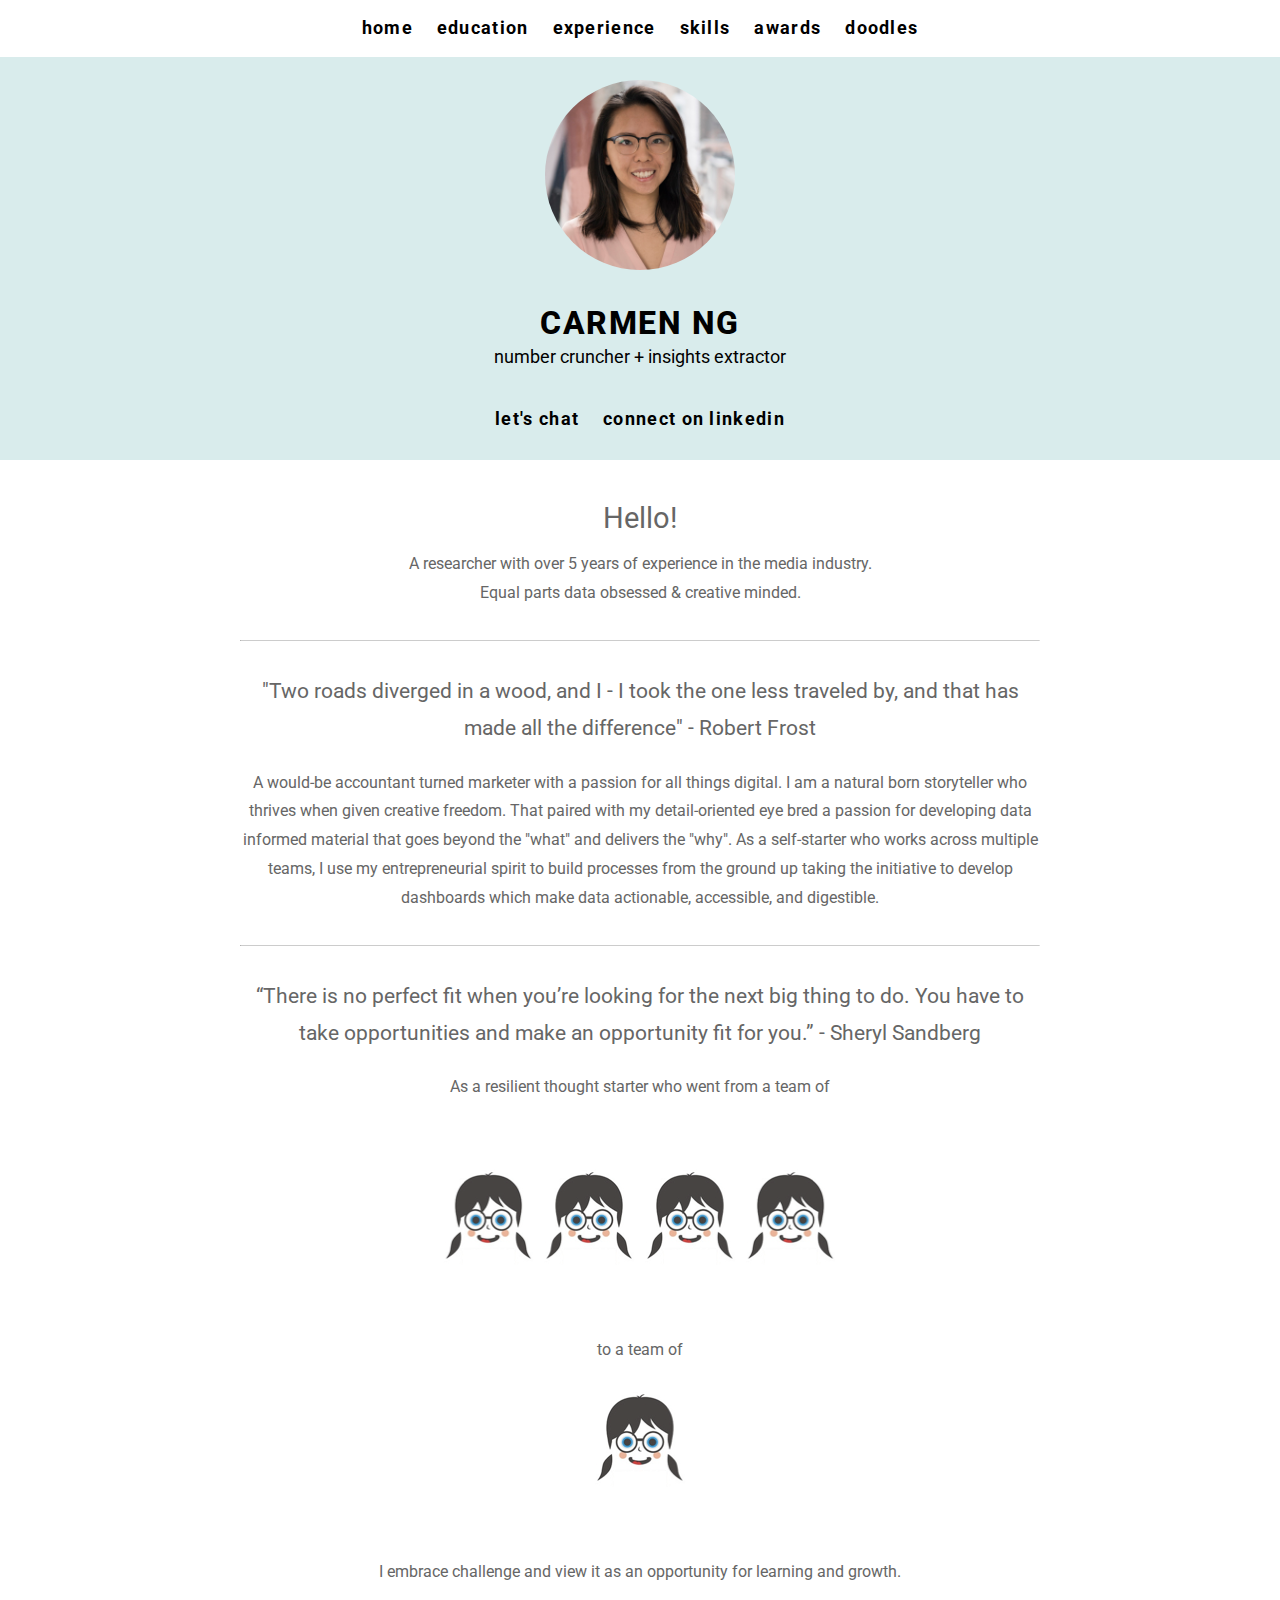
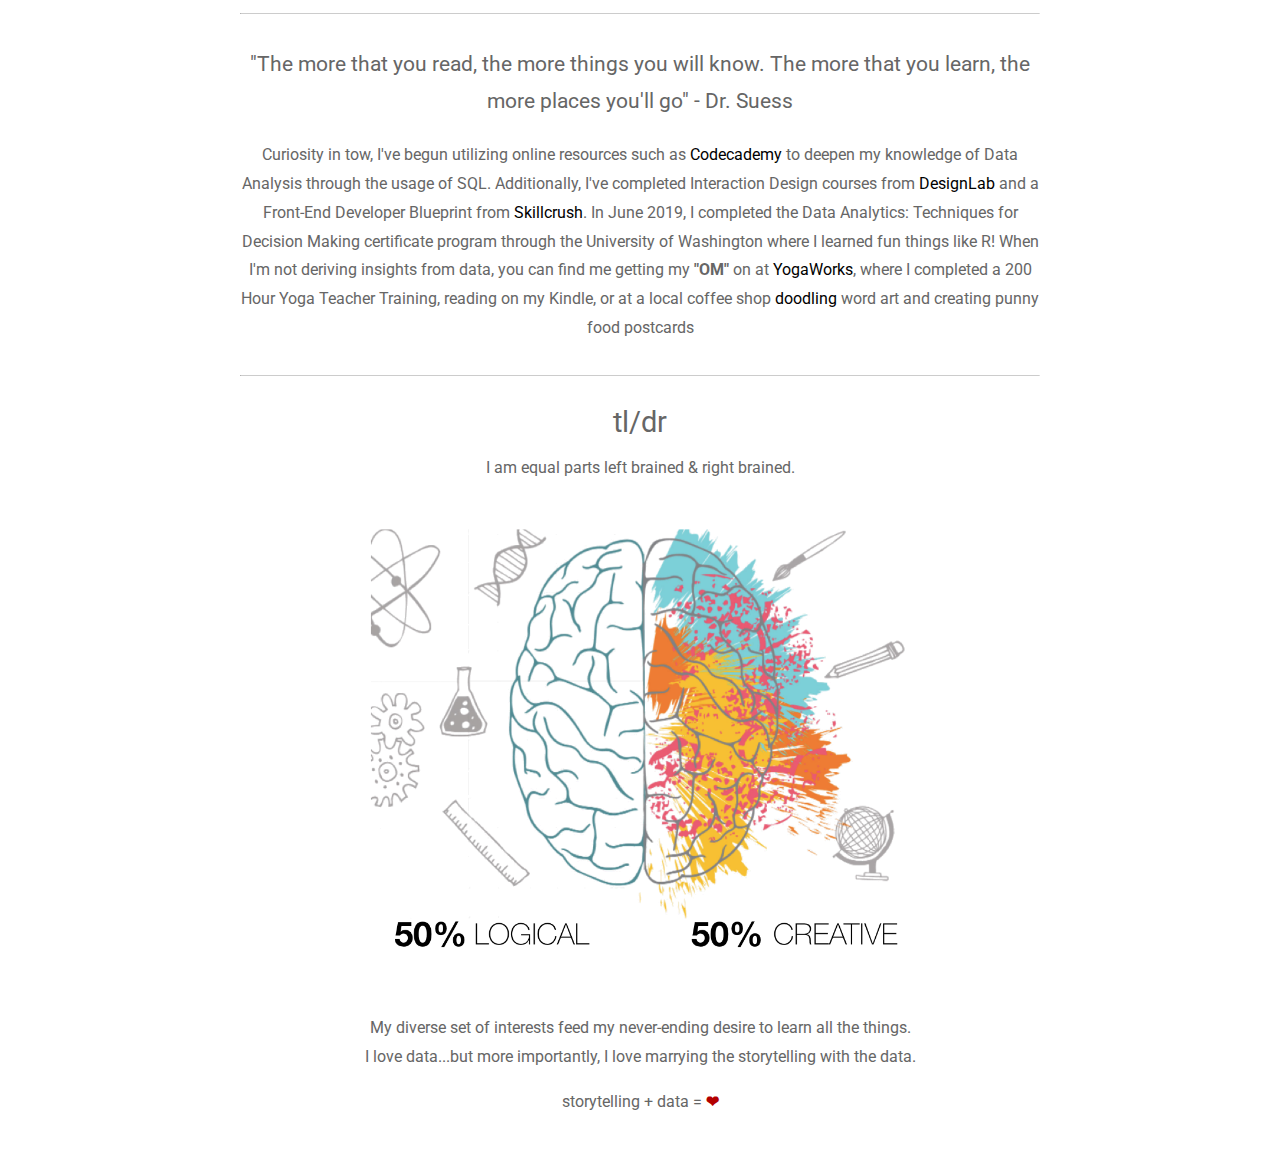
==== resume/index.html @ 768c56e3 "Update index.html" ====
<!DOCTYPE html>
<html lang="en">
<head>
	<meta charset="utf-8" />
	<title>Carmen Ng</title>
	<meta name="viewport" content="width=device-width, initial-scale=1.0"/>
	<!--Custom fonts. To improve load times, remove this and update the h1 styling in style.css--> 
	<link href="https://fonts.googleapis.com/css?family=Roboto:300,700" rel="stylesheet">
	<!-- stylesheets -->
	<link rel="stylesheet" href="style.css" type="text/css" />
	<!-- favicon -->
	<link rel="shortcut icon" href="img/favicon.ico">
</head>

<body>
    <header>
        <div>
			<ul class="navbar-home">
				<li><a href="index.html">Home</a></li>
				<li><a href="education.html">Education</a></li>
				<li><a href="experience.html">Experience</a></li>
				<li><a href="skills.html">Skills</a></li>
				<li><a href="awards.html">Awards</a></li>
				<li><a href="doodles.html">Doodles</a></li>
			</ul>
        </div>
    </header>
    
<!--Header box-->
    <div class="header">
		<img class="img-circle" src="img/portrait.jpg">
		  <h1>Carmen Ng</h1>
		  <p>number cruncher + insights extractor</p>
		<ul class="contact-me">
			<li><a href="mailto:ng.carmen23@gmail.com">Let's chat</a></li>
			<li><a href="https://www.linkedin.com/in/carmenng1">Connect on LinkedIn</a></li>
		</ul>
    </div>
		<!-- Introduction-->
		
    <div class="container">
    <section class="center">
		<h1>Hello!</h1>
		<p>A researcher with over 5 years of experience in the media industry. <br>Equal parts data obsessed &amp; creative minded.</p>
        <hr>
        <p class="quote">"Two roads diverged in a wood, and I - I took the one less traveled by, and that has made all the difference" - Robert Frost</p>
			
        <p>A would-be accountant turned marketer with a passion for all things digital. I am a natural born storyteller who  thrives when given creative freedom. That paired with my detail-oriented eye bred a passion for developing data informed material that goes beyond the "what" and delivers the "why". As a self-starter who works across multiple teams, I use my entrepreneurial spirit to build processes from the ground up taking the initiative to develop dashboards which make data actionable, accessible, and digestible. </p>
        <hr>
        <p class="quote">“There is no perfect fit when you’re looking for the next big thing to do. You have to take opportunities and make an opportunity fit for you.” - Sheryl Sandberg</p>
	
        <p> As a resilient thought starter who went from a team of</p><br><p><img class="girls" src="img/four.png"></p><br> <!--<span class="word">FOUR</span>!--> to a team of <br><p><img class="girls" src="img/one.png"></p><br><!--<span class="word">ONE</span>!--> I embrace challenge and view it as an opportunity for learning and growth.</p>
        <hr>
        <p class="quote">"The more that you read, the more things you will know. The more that you learn, the more places you'll go" - Dr. Suess</p>
				
        <p>Curiosity in tow, I've begun utilizing online resources such as <a href="http://www.codecademy.com">Codecademy</a> to deepen my knowledge of Data Analysis through the usage of SQL. Additionally, I've completed Interaction Design courses from<a href="http://www.trydesignlab.com"> DesignLab</a> and a Front-End Developer Blueprint from<a href="http://www.skillcrush.com"> Skillcrush</a>. In June 2019, I completed the Data Analytics: Techniques for Decision Making certificate program through the University of Washington where I learned fun things like R! When I'm not deriving insights from data, you can find me getting my <span class="word">"OM"</span> on at <a href="http://www.yogaworks.com">YogaWorks</a>, where I completed a 200 Hour Yoga Teacher Training, reading on my Kindle, or at a local coffee shop <a href="https://ngcarmen.github.io/resume/doodles.html"> doodling</a> word art and creating punny food postcards</p>
        <hr>
        <h1>tl/dr</h1>
        <p>I am equal parts left brained &amp; right brained.</p>
        <p><img class="image" src=img/brain.png></p>
        <p>My diverse set of interests feed my never-ending desire to learn all the things. <br> I love data...but more importantly, I love marrying the storytelling with the data. <br> <p>storytelling + data = <span class="emoji">❤</span> </p>
        <br>
    </section>
	</div>
</body>
</html>
---- resume/style.css ----
*, *:before, *:after {
  -moz-box-sizing: border-box; -webkit-box-sizing: border-box; box-sizing: border-box;
}
 
body {
  font-family: 'Roboto', sans-serif;
  margin: 0em;
  background-color: #fff;
  color: #666;
}

h1, h2, h3, h4 {
  font-family: 'Roboto', sans-serif;
  font-weight: 400;
}

a {
  color: #3d6dbe;
  text-decoration: none;
}

a:focus,
a:hover {
  color: #828282;
}

p {
  font-family: 'Roboto', sans-serif;
  font-size: 1rem;
  line-height: 1.8;
  margin-top: 0em;
}

img {
  max-width: 100%;
  padding: 30px 30px 30px 30px;
}

hr {
  border-top: 1px solid #ccc;
  border-bottom: none;
  margin-top: 2em;
  margin-bottom: 2em;
}

span.word{
  font-weight: 700;
}

span.emoji{
  color: #B30000;
  font-weight: 700;}

.header {
  background-color: #D9ECEC;
  background-repeat: no-repeat;
  background-position: center center;
  -webkit-background-size: cover;
  -moz-background-size: cover;
  -o-background-size: cover;
  background-size: cover;
  text-align: center;
  height: 515px;
  padding-top: 115px;
}

.header h1 {
  color: black;
  font-size: 2rem;
  margin: 0;
  letter-spacing: 1.5px;
  opacity: 10;
  /*top: 370px;*/
  font-weight: 800;
  font-family: 'Roboto', sans-serif;
  text-transform: uppercase;
}

.header p {
  color: black;
  font-size: 1.1rem;
  opacity: 10;
  /*top: 360px;*/
  font-family: 'Roboto', sans-serif;
  text-align: center;
}

section h1 {
  font-size: 1.8rem;
  line-height: 1em;
  margin-bottom: .6em;
}

section ul li{
  font-size: 1rem;
  margin-left: -10px;
  line-height: 1.8;
}

.center {
  text-align: center;
}

.container{
  max-width: 50em;
  max-height: 100vh;
  width:92%;
  margin-right: auto;
  margin-left: auto;
  padding-top: 25px;
  padding-bottom: 20px;
}

.row {
  clear: both;
  margin-right: -1%;
  margin-left:  -1%;
  height: 50%;
}

.row:before,
.row:after {
    content: " "; /* 1 */
    display: table; /* 2 */
}

.row:after {
    clear: both;
}

/**
 * For IE 6/7 only
 */
.row {
  *zoom: 1;
}


.grid-2,
.grid-4{
  float: left;
  width:100%;
  padding: 0% 1%;
  margin-left: auto;
  margin-right: auto; 
}

.grid-4{
  padding-right: 5%;
}

/* Experience */
.experience [class*="row"] {
  border-bottom: dotted 1px #ccc;
  padding-top: 25px;
  padding-bottom: 1.5em;
}

.experience h2 {
  margin-bottom: 0;
}

.experience h2, .experience p {
  text-align: center;
}

.experience [class*="row"]:last-of-type {
  border: none;
}

.experience [class*="grid-2"]{
  padding-left: 5%;
  padding-right: 2%;
}

.experience [class*="grid-4"]{
  padding-left: 7%;
  padding-right: 7%;
}

.experience {
  font-family: 'Roboto', sans-serif;
  line-height: 2.0;
  margin-bottom: 0;
  margin: 0 auto;
}

.education, .certifications, .inkling, .awards, .skills{
  font-family: 'Roboto', sans-serif;
  line-height: 1.5;
  margin-bottom: 0;
  text-align: center;
  margin: 0 auto;
}

.education, .skills{
  padding-top: 55px;
}

.inkling{
   padding-top:  80px;
}

.navbar{
  background: #D9ECEC;
  text-align: center;
  margin: auto;
  width: 100%;
  position: fixed;
  padding: 10px;
}

.navbar li{
  display: inline;
  padding: 0px 10px 0px 10px;
  margin: auto;
  font-weight: bold;
  font-size: 18px;
  font-family: 'Roboto', sans-serif;
  color: black;
  line-height: 2;
  letter-spacing: 1.3px;
  text-transform: lowercase;
}

a{
  color:black;
}

.img-circle {
  border-radius: 50%;
  width: 250px;
  height: 250px;
}

.quote{
  font-style: bold;
  font-size: 1.3rem;
}

.navbar-home{
  background: white;
  text-align: center;
  margin: auto;
  width: 100%;
  padding: 10px;
  position: fixed;
  border-bottom: 1px solid white;
}

.navbar-home li{
  display: inline;
  padding: 0px 10px 0px 10px;
  margin: auto;
  font-weight: bold;
  font-size: 18px;
  font-family: 'Roboto', sans-serif;
  color: black;
  line-height: 2;
  letter-spacing: 1.3px;
  text-transform: lowercase;
}

.logo-icons{
  background: white;
  text-align: center;
  margin: auto;
  width: 100%;
  padding: 10px;
}

.logo-icons li{
  display: inline;
  margin: auto;
}

.logo-icons img{
  height: 45%;
  width:45%;
  display:inline;
  padding-left: 50px;
  padding-right: 50px;
}

.contact-me{
  background: #D9ECEC;
  text-align: center;
  margin: auto;
  width: 100%;
  padding: 10px;
}

.contact-me li{
  display: inline;
  padding: 0px 10px 0px 10px;
  margin: auto;
  font-weight: bold;
  font-size: 18px;
  font-family: 'Roboto', sans-serif;
  color: black;
  line-height: 2;
  letter-spacing: 1.3px;
  text-transform: lowercase;
}

.column {
    flex: 100%;
    max-width: 100%;
    vertical-align: middle;
  }

.column img{
  margin-top: 8px;
  vertical-align: middle; 
  padding: 15px 15px 15px 15px;
}

.inkling h2, h3, h4{
  text-align: center;
  margin-left: 10%;
  margin-right: 10%;
}

.certifications h2, h3{
  text-align: center;
}

@media screen and (min-width: 40em) {
  .experience h2, .experience p {text-align: left;}
  .certifications .education, .experience, .contact, .awards {padding-top: 15px;}
  .column, .artgrid {padding-top: 15px;}
  .column{flex: 33%; max-width: 33%; padding: 0 4px;}
  .artgrid{display: flex; flex-wrap: wrap; padding: 0 4px; padding-top: 15px;}
  .experience {width: 80%;}
  .grid-2 { width: 33.3333333%;}
  .grid-4 { width: 66.6666666%;}
  .header {padding-top: 50px; height: 460px;}
  .image{height: 75%; width: 75%;}
  }
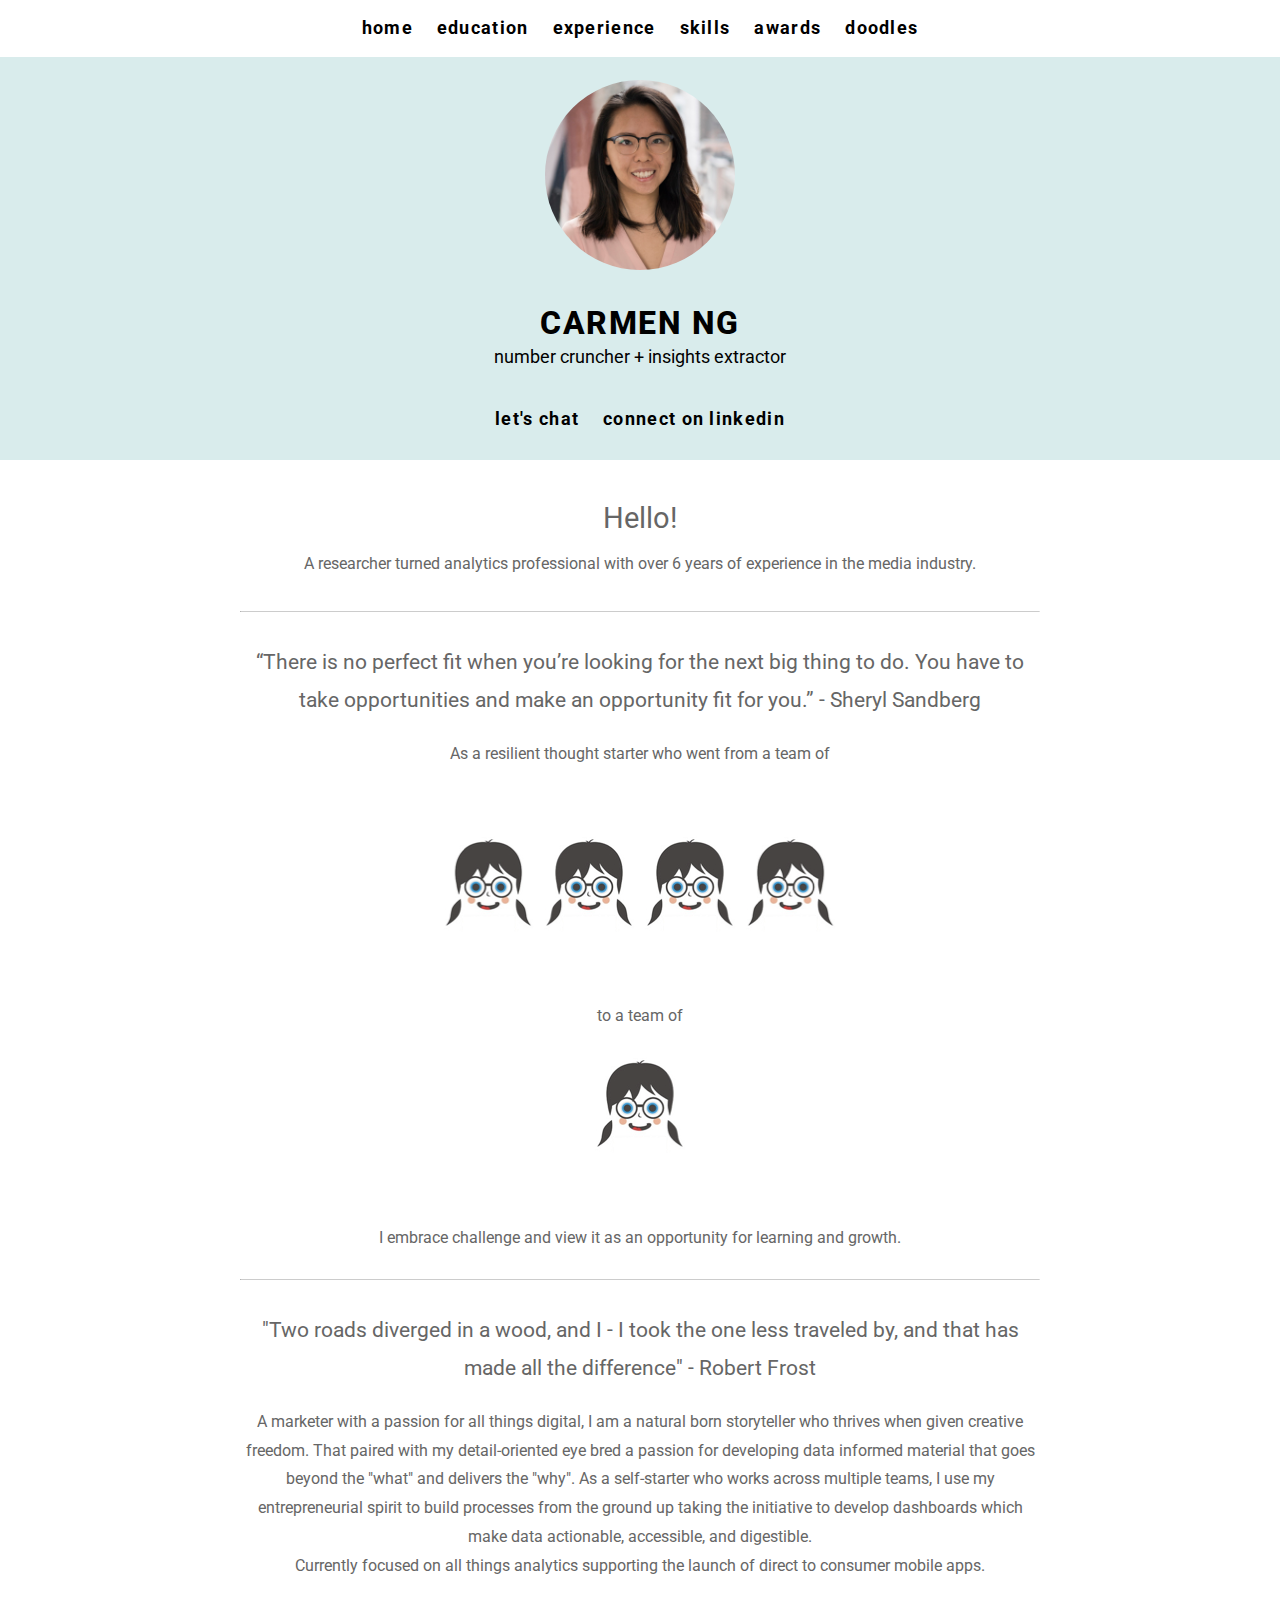
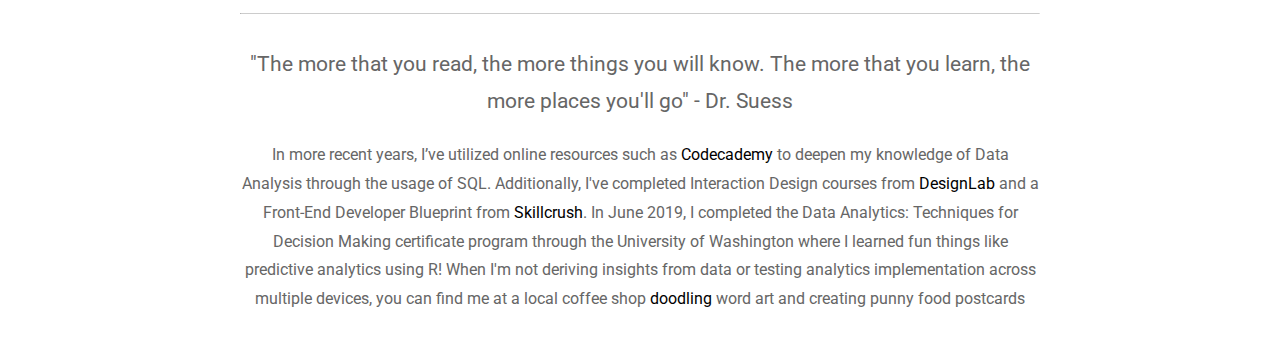
==== commit 98482825: "Update index.html" ====
--- a/resume/index.html
+++ b/resume/index.html
@@ -41,24 +41,18 @@
     <div class="container">
     <section class="center">
 		<h1>Hello!</h1>
-		<p>A researcher with over 5 years of experience in the media industry. <br>Equal parts data obsessed &amp; creative minded.</p>
-        <hr>
-        <p class="quote">"Two roads diverged in a wood, and I - I took the one less traveled by, and that has made all the difference" - Robert Frost</p>
-			
-        <p>A would-be accountant turned marketer with a passion for all things digital. I am a natural born storyteller who  thrives when given creative freedom. That paired with my detail-oriented eye bred a passion for developing data informed material that goes beyond the "what" and delivers the "why". As a self-starter who works across multiple teams, I use my entrepreneurial spirit to build processes from the ground up taking the initiative to develop dashboards which make data actionable, accessible, and digestible. </p>
-        <hr>
+		<p>A researcher turned analytics professional with over 6 years of experience in the media industry. </p>
+	<hr>
         <p class="quote">“There is no perfect fit when you’re looking for the next big thing to do. You have to take opportunities and make an opportunity fit for you.” - Sheryl Sandberg</p>
-	
         <p> As a resilient thought starter who went from a team of</p><br><p><img class="girls" src="img/four.png"></p><br> <!--<span class="word">FOUR</span>!--> to a team of <br><p><img class="girls" src="img/one.png"></p><br><!--<span class="word">ONE</span>!--> I embrace challenge and view it as an opportunity for learning and growth.</p>
         <hr>
+        <p class="quote">"Two roads diverged in a wood, and I - I took the one less traveled by, and that has made all the difference" - Robert Frost</p>		
+        <p>A marketer with a passion for all things digital, I am a natural born storyteller who thrives when given creative freedom. That paired with my detail-oriented eye bred a passion for developing data informed material that goes beyond the "what" and delivers the "why". As a self-starter who works across multiple teams, I use my entrepreneurial spirit to build processes from the ground up taking the initiative to develop dashboards which make data actionable, accessible, and digestible. <br>Currently focused on all things analytics supporting the launch of direct to consumer mobile apps. </p>
+        
+
+        <hr>
         <p class="quote">"The more that you read, the more things you will know. The more that you learn, the more places you'll go" - Dr. Suess</p>
-				
-        <p>Curiosity in tow, I've begun utilizing online resources such as <a href="http://www.codecademy.com">Codecademy</a> to deepen my knowledge of Data Analysis through the usage of SQL. Additionally, I've completed Interaction Design courses from<a href="http://www.trydesignlab.com"> DesignLab</a> and a Front-End Developer Blueprint from<a href="http://www.skillcrush.com"> Skillcrush</a>. In June 2019, I completed the Data Analytics: Techniques for Decision Making certificate program through the University of Washington where I learned fun things like R! When I'm not deriving insights from data, you can find me getting my <span class="word">"OM"</span> on at <a href="http://www.yogaworks.com">YogaWorks</a>, where I completed a 200 Hour Yoga Teacher Training, reading on my Kindle, or at a local coffee shop <a href="https://ngcarmen.github.io/resume/doodles.html"> doodling</a> word art and creating punny food postcards</p>
-        <hr>
-        <h1>tl/dr</h1>
-        <p>I am equal parts left brained &amp; right brained.</p>
-        <p><img class="image" src=img/brain.png></p>
-        <p>My diverse set of interests feed my never-ending desire to learn all the things. <br> I love data...but more importantly, I love marrying the storytelling with the data. <br> <p>storytelling + data = <span class="emoji">❤</span> </p>
+        <p>In more recent years, I’ve utilized online resources such as <a href="http://www.codecademy.com">Codecademy</a> to deepen my knowledge of Data Analysis through the usage of SQL. Additionally, I've completed Interaction Design courses from<a href="http://www.trydesignlab.com"> DesignLab</a> and a Front-End Developer Blueprint from<a href="http://www.skillcrush.com"> Skillcrush</a>. In June 2019, I completed the Data Analytics: Techniques for Decision Making certificate program through the University of Washington where I learned fun things like predictive analytics using R! When I'm not deriving insights from data or testing analytics implementation across multiple devices, you can find me at a local coffee shop <a href="https://ngcarmen.github.io/resume/doodles.html"> doodling</a> word art and creating punny food postcards</p>
         <br>
     </section>
 	</div>
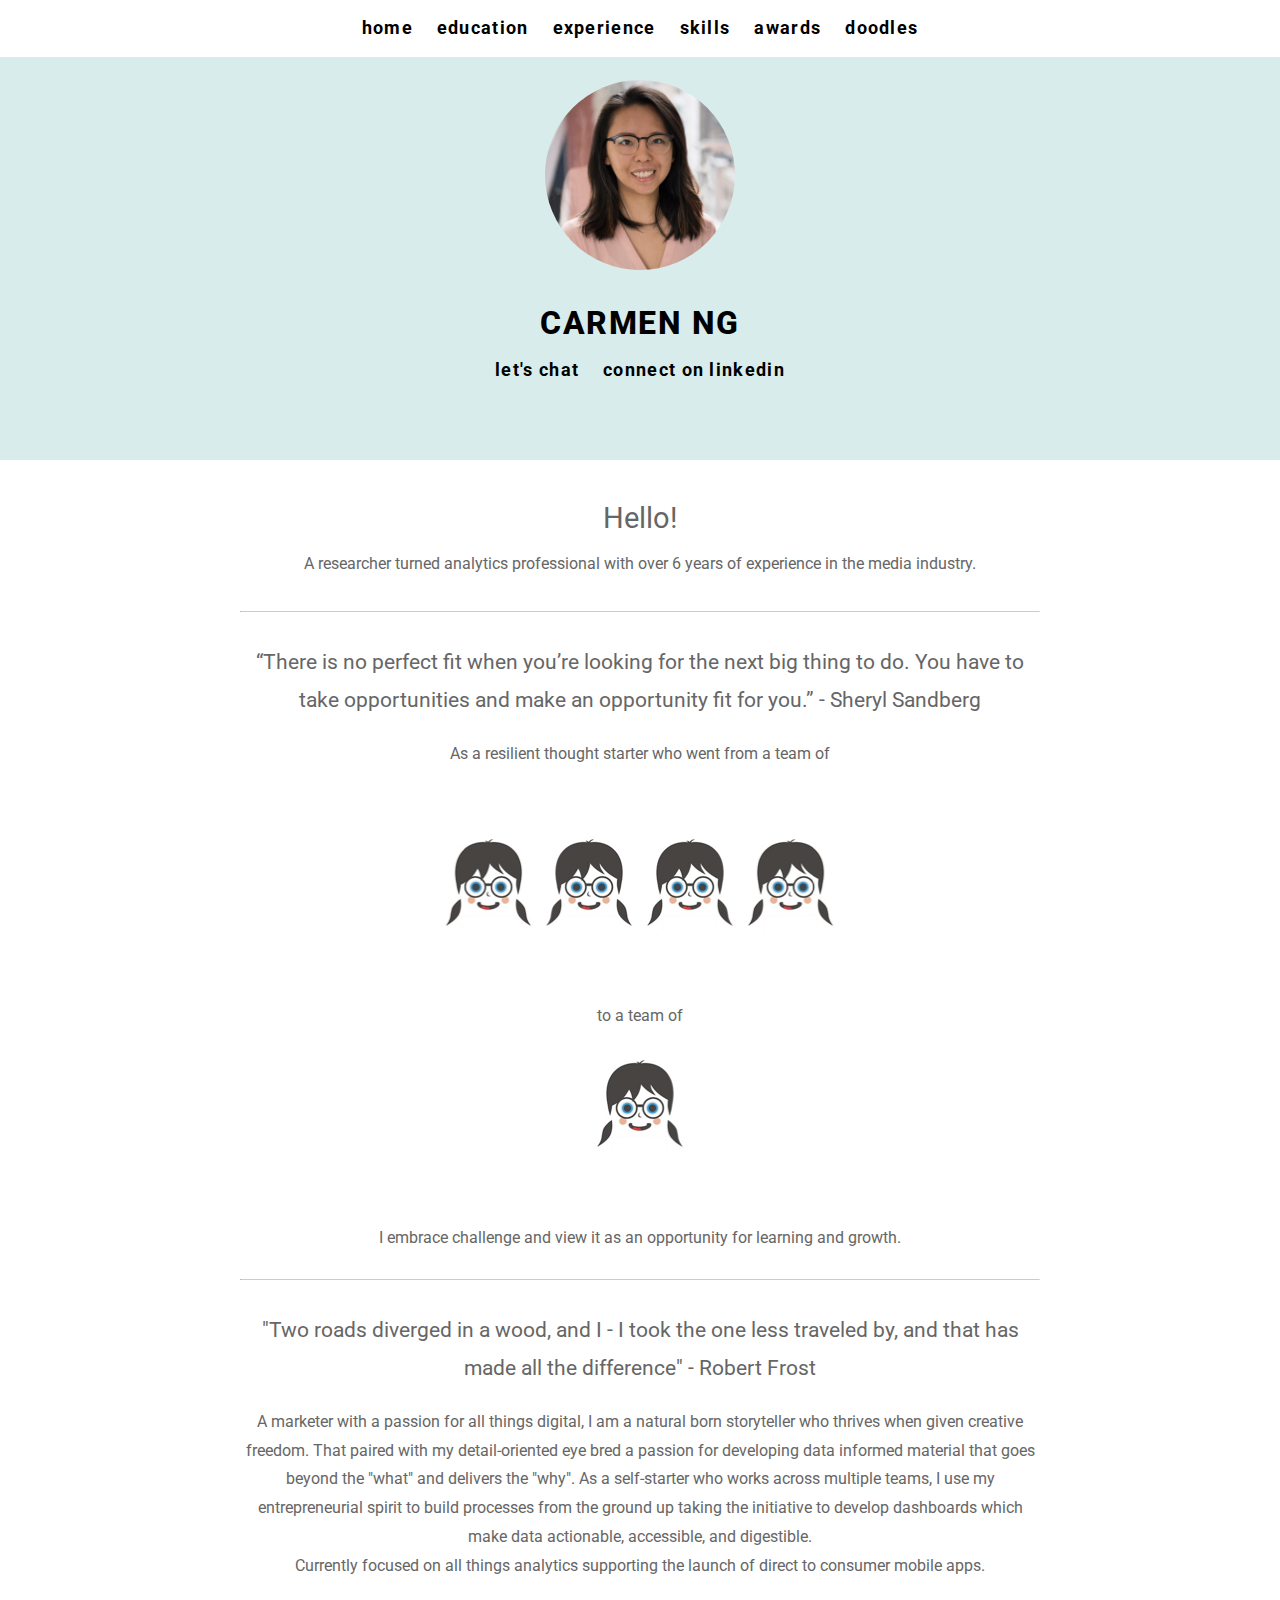
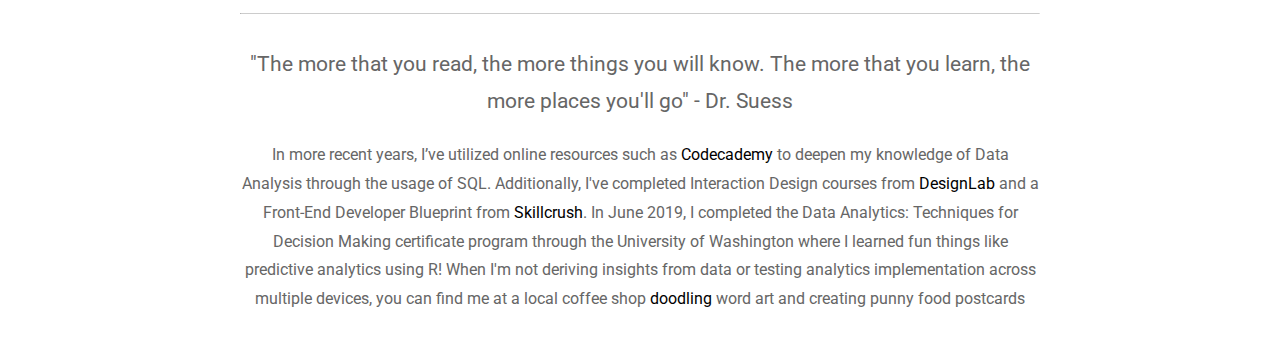
==== commit 8ffb4880: "Update index.html" ====
--- a/resume/index.html
+++ b/resume/index.html
@@ -30,7 +30,6 @@
     <div class="header">
 		<img class="img-circle" src="img/portrait.jpg">
 		  <h1>Carmen Ng</h1>
-		  <p>number cruncher + insights extractor</p>
 		<ul class="contact-me">
 			<li><a href="mailto:ng.carmen23@gmail.com">Let's chat</a></li>
 			<li><a href="https://www.linkedin.com/in/carmenng1">Connect on LinkedIn</a></li>
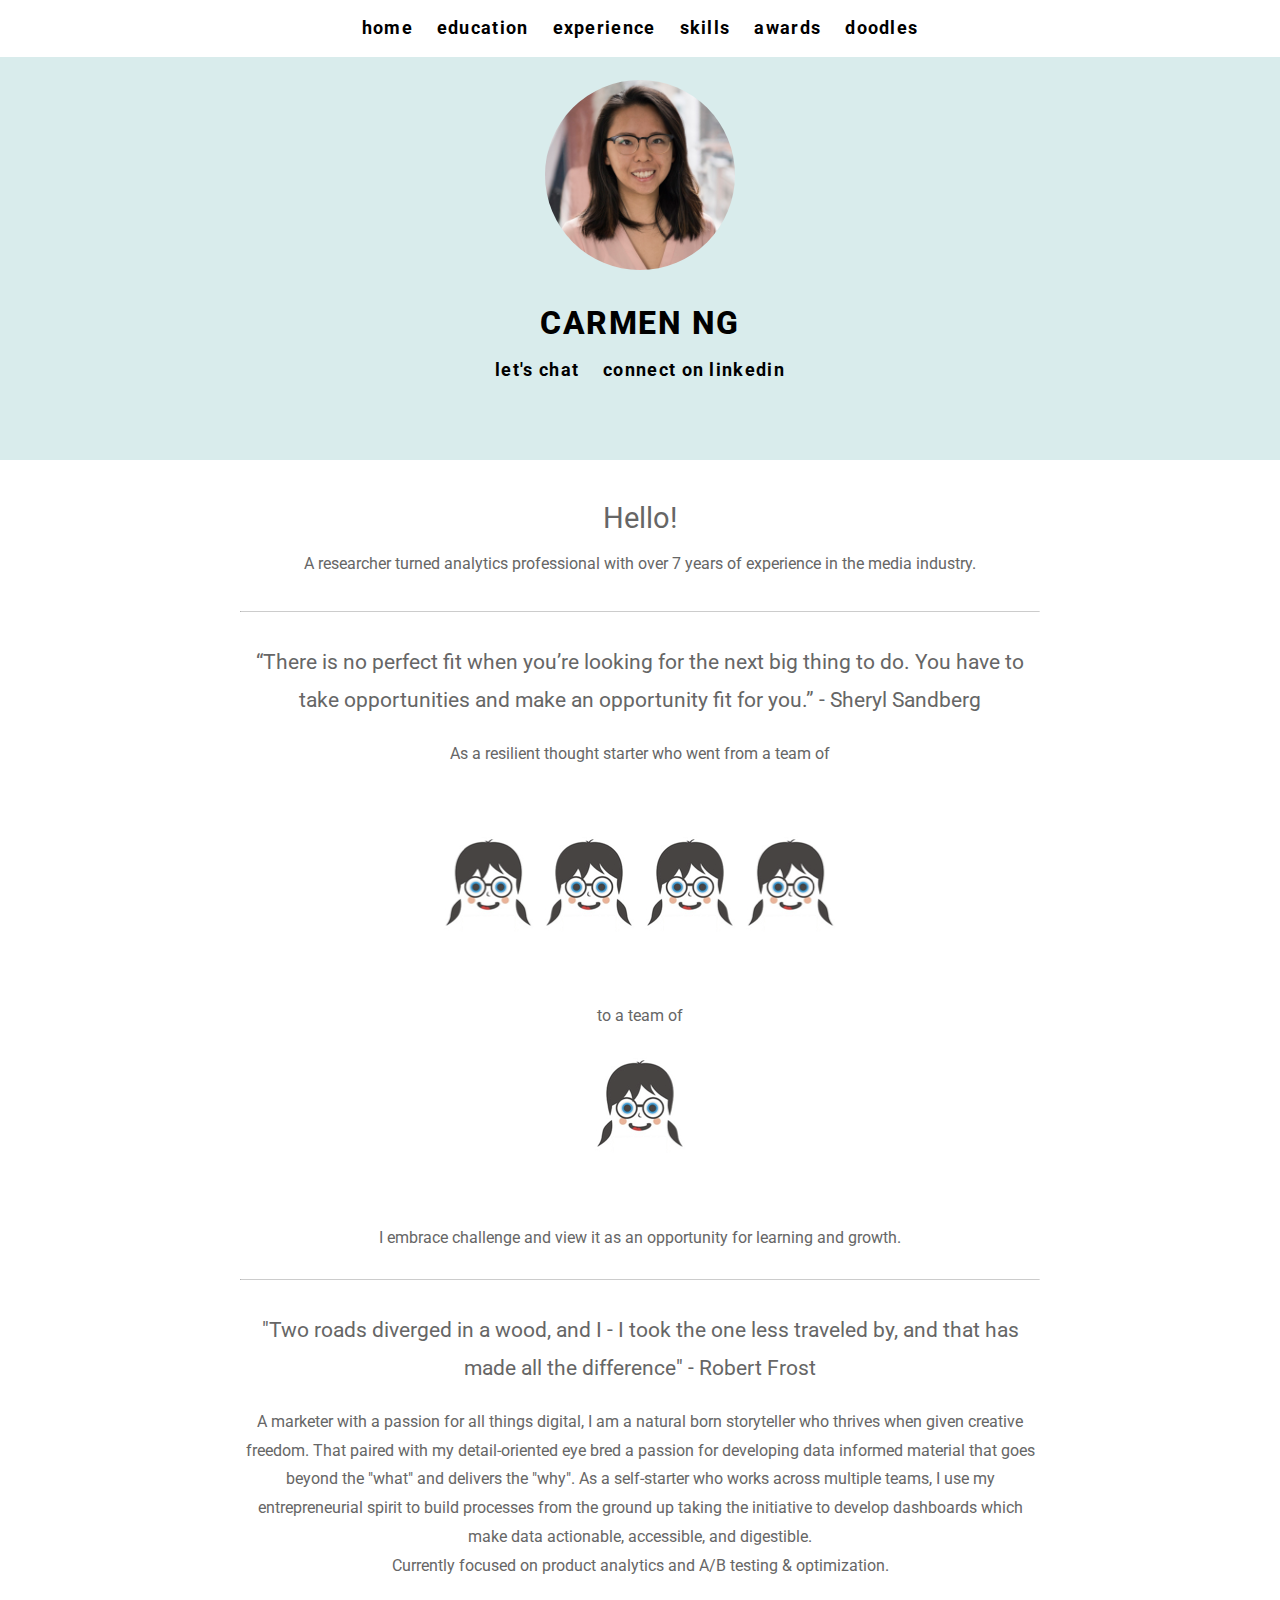
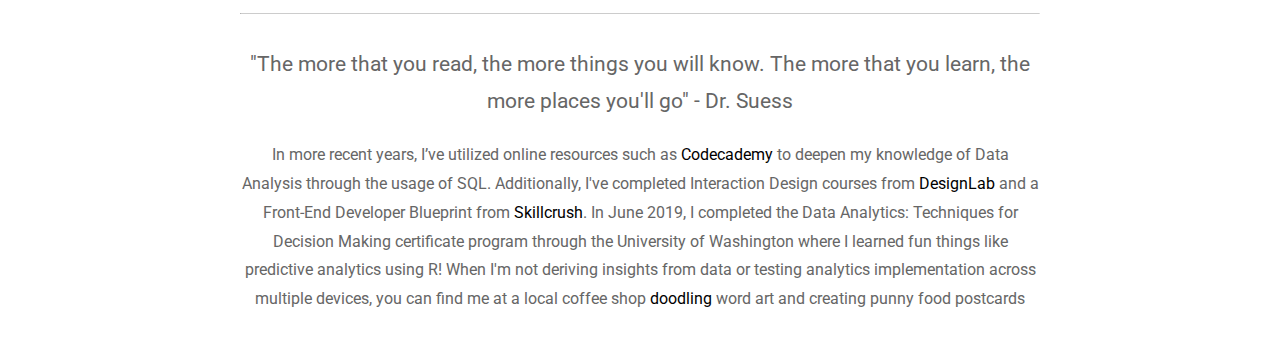
==== commit d550dd57: "Update index.html" ====
--- a/resume/index.html
+++ b/resume/index.html
@@ -40,13 +40,13 @@
     <div class="container">
     <section class="center">
 		<h1>Hello!</h1>
-		<p>A researcher turned analytics professional with over 6 years of experience in the media industry. </p>
+		<p>A researcher turned analytics professional with over 7 years of experience in the media industry. </p>
 	<hr>
         <p class="quote">“There is no perfect fit when you’re looking for the next big thing to do. You have to take opportunities and make an opportunity fit for you.” - Sheryl Sandberg</p>
         <p> As a resilient thought starter who went from a team of</p><br><p><img class="girls" src="img/four.png"></p><br> <!--<span class="word">FOUR</span>!--> to a team of <br><p><img class="girls" src="img/one.png"></p><br><!--<span class="word">ONE</span>!--> I embrace challenge and view it as an opportunity for learning and growth.</p>
         <hr>
         <p class="quote">"Two roads diverged in a wood, and I - I took the one less traveled by, and that has made all the difference" - Robert Frost</p>		
-        <p>A marketer with a passion for all things digital, I am a natural born storyteller who thrives when given creative freedom. That paired with my detail-oriented eye bred a passion for developing data informed material that goes beyond the "what" and delivers the "why". As a self-starter who works across multiple teams, I use my entrepreneurial spirit to build processes from the ground up taking the initiative to develop dashboards which make data actionable, accessible, and digestible. <br>Currently focused on all things analytics supporting the launch of direct to consumer mobile apps. </p>
+        <p>A marketer with a passion for all things digital, I am a natural born storyteller who thrives when given creative freedom. That paired with my detail-oriented eye bred a passion for developing data informed material that goes beyond the "what" and delivers the "why". As a self-starter who works across multiple teams, I use my entrepreneurial spirit to build processes from the ground up taking the initiative to develop dashboards which make data actionable, accessible, and digestible. <br>Currently focused on product analytics and A/B testing & optimization. </p>
         
 
         <hr>
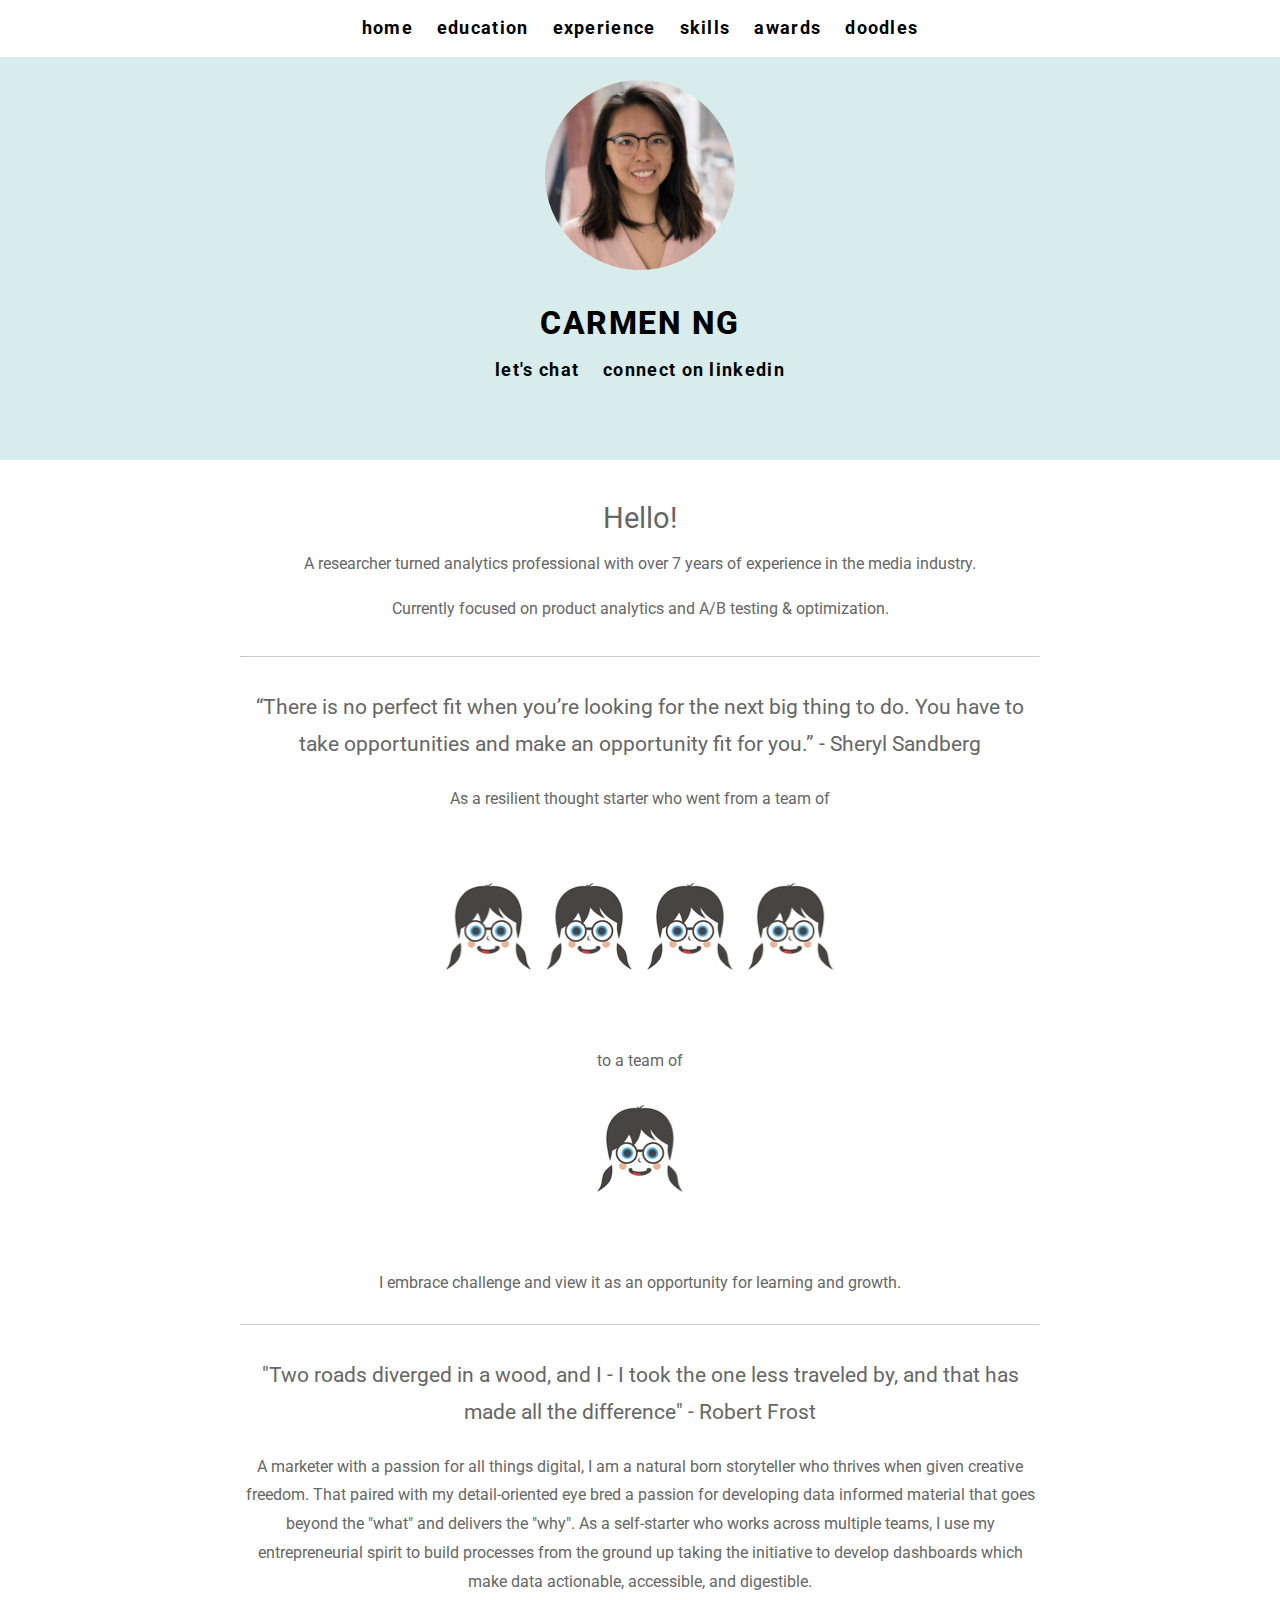
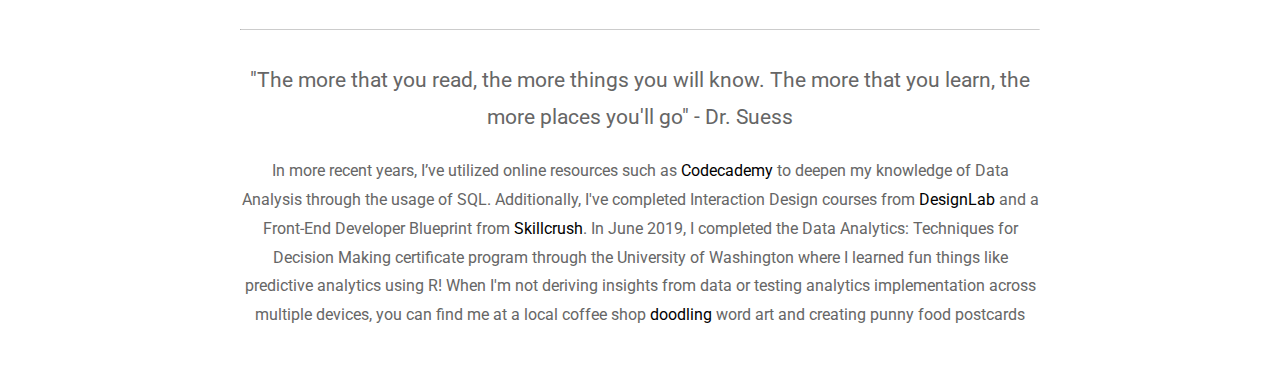
==== commit 5686622f: "Update index.html" ====
--- a/resume/index.html
+++ b/resume/index.html
@@ -41,12 +41,13 @@
     <section class="center">
 		<h1>Hello!</h1>
 		<p>A researcher turned analytics professional with over 7 years of experience in the media industry. </p>
+	        <p>Currently focused on product analytics and A/B testing & optimization. </p>
 	<hr>
         <p class="quote">“There is no perfect fit when you’re looking for the next big thing to do. You have to take opportunities and make an opportunity fit for you.” - Sheryl Sandberg</p>
         <p> As a resilient thought starter who went from a team of</p><br><p><img class="girls" src="img/four.png"></p><br> <!--<span class="word">FOUR</span>!--> to a team of <br><p><img class="girls" src="img/one.png"></p><br><!--<span class="word">ONE</span>!--> I embrace challenge and view it as an opportunity for learning and growth.</p>
         <hr>
         <p class="quote">"Two roads diverged in a wood, and I - I took the one less traveled by, and that has made all the difference" - Robert Frost</p>		
-        <p>A marketer with a passion for all things digital, I am a natural born storyteller who thrives when given creative freedom. That paired with my detail-oriented eye bred a passion for developing data informed material that goes beyond the "what" and delivers the "why". As a self-starter who works across multiple teams, I use my entrepreneurial spirit to build processes from the ground up taking the initiative to develop dashboards which make data actionable, accessible, and digestible. <br>Currently focused on product analytics and A/B testing & optimization. </p>
+        <p>A marketer with a passion for all things digital, I am a natural born storyteller who thrives when given creative freedom. That paired with my detail-oriented eye bred a passion for developing data informed material that goes beyond the "what" and delivers the "why". As a self-starter who works across multiple teams, I use my entrepreneurial spirit to build processes from the ground up taking the initiative to develop dashboards which make data actionable, accessible, and digestible.</p>
         
 
         <hr>
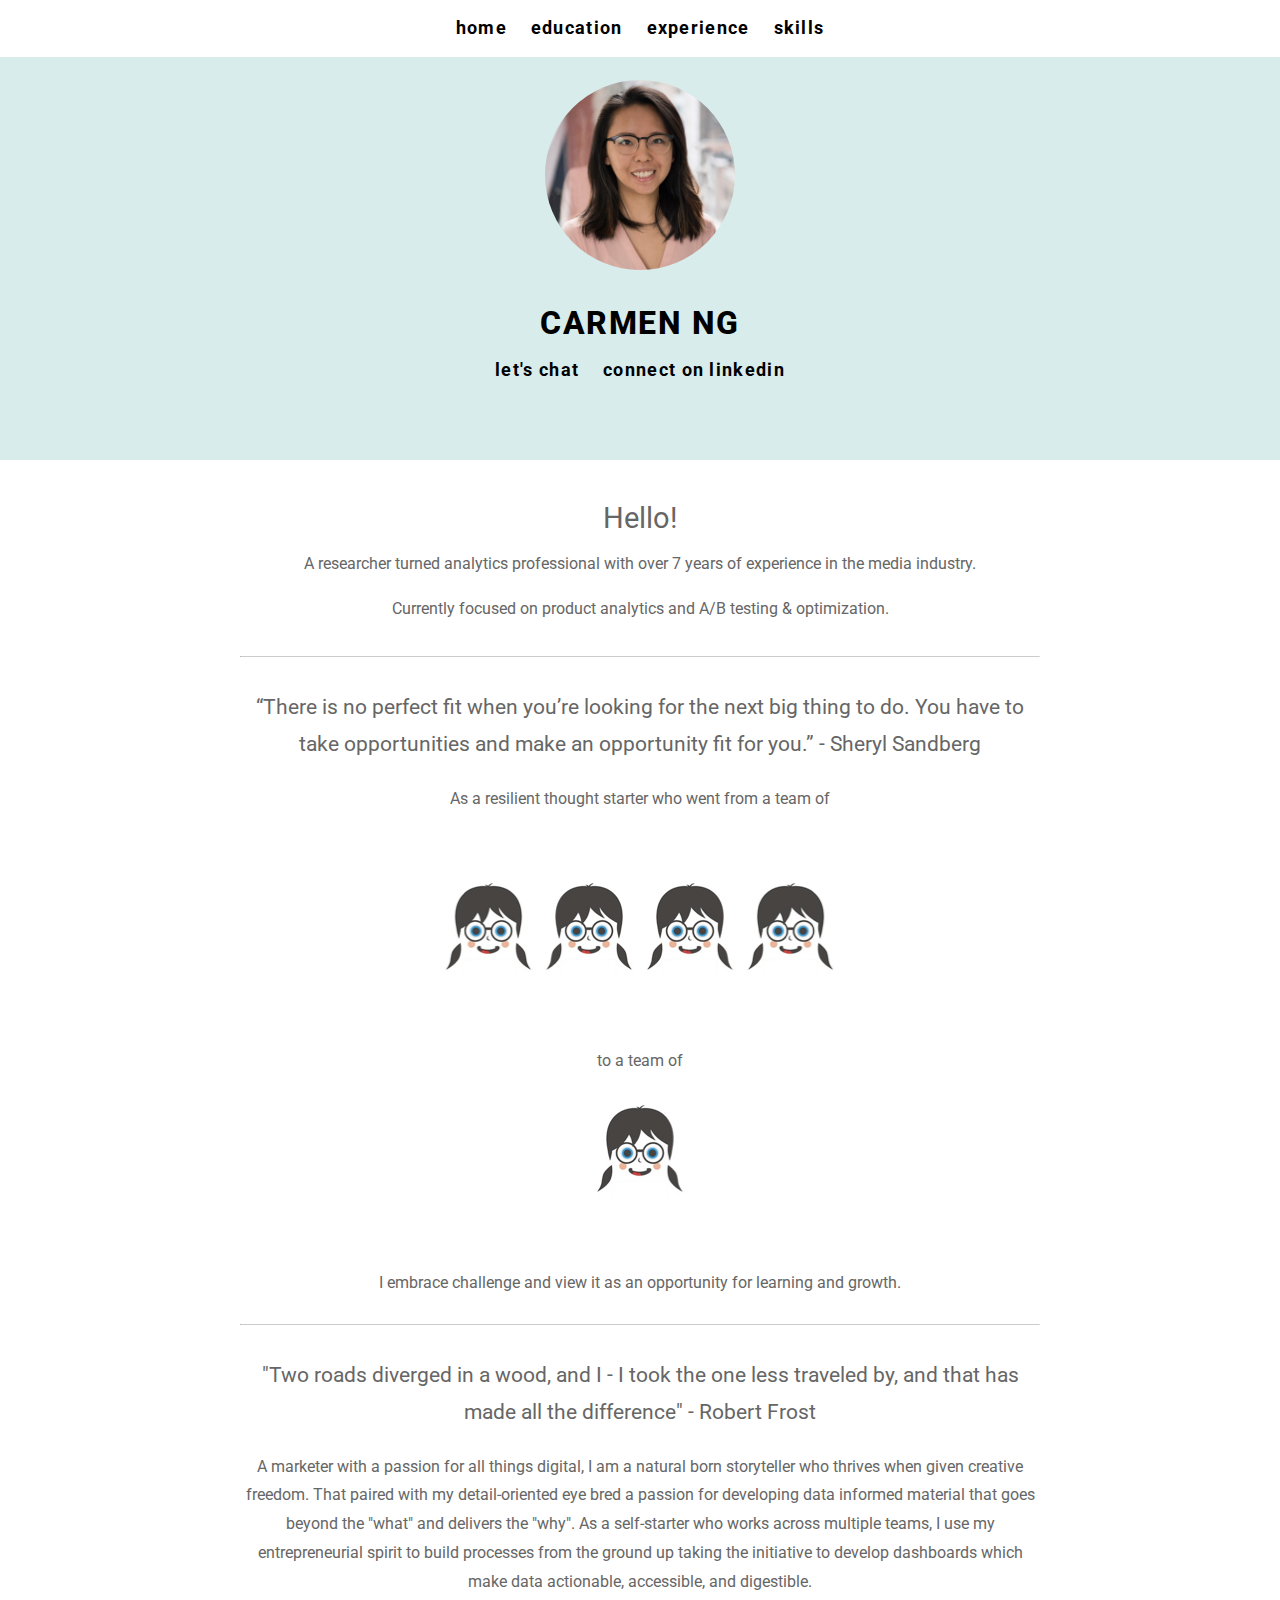
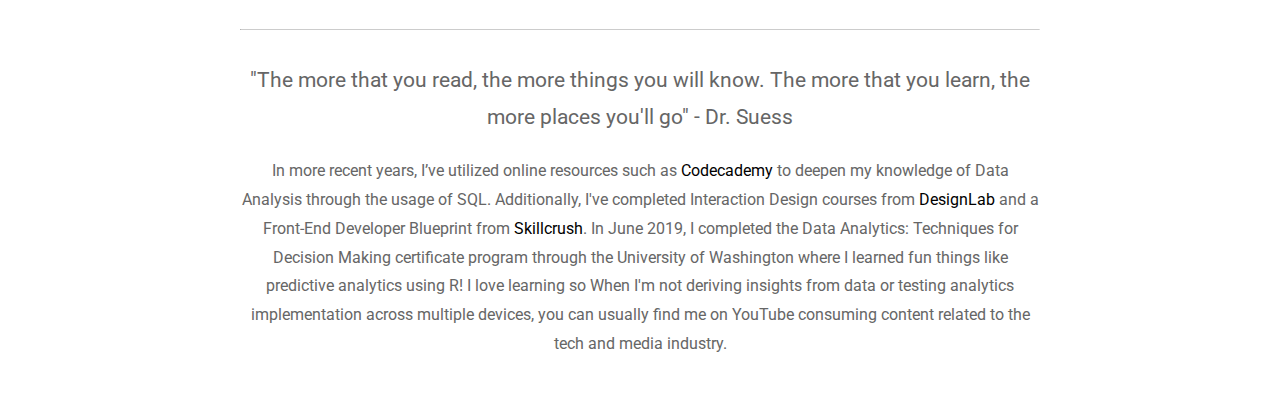
==== commit 138ccd2e: "Update index.html" ====
--- a/resume/index.html
+++ b/resume/index.html
@@ -20,8 +20,6 @@
 				<li><a href="education.html">Education</a></li>
 				<li><a href="experience.html">Experience</a></li>
 				<li><a href="skills.html">Skills</a></li>
-				<li><a href="awards.html">Awards</a></li>
-				<li><a href="doodles.html">Doodles</a></li>
 			</ul>
         </div>
     </header>
@@ -52,7 +50,7 @@
 
         <hr>
         <p class="quote">"The more that you read, the more things you will know. The more that you learn, the more places you'll go" - Dr. Suess</p>
-        <p>In more recent years, I’ve utilized online resources such as <a href="http://www.codecademy.com">Codecademy</a> to deepen my knowledge of Data Analysis through the usage of SQL. Additionally, I've completed Interaction Design courses from<a href="http://www.trydesignlab.com"> DesignLab</a> and a Front-End Developer Blueprint from<a href="http://www.skillcrush.com"> Skillcrush</a>. In June 2019, I completed the Data Analytics: Techniques for Decision Making certificate program through the University of Washington where I learned fun things like predictive analytics using R! When I'm not deriving insights from data or testing analytics implementation across multiple devices, you can find me at a local coffee shop <a href="https://ngcarmen.github.io/resume/doodles.html"> doodling</a> word art and creating punny food postcards</p>
+        <p>In more recent years, I’ve utilized online resources such as <a href="http://www.codecademy.com">Codecademy</a> to deepen my knowledge of Data Analysis through the usage of SQL. Additionally, I've completed Interaction Design courses from<a href="http://www.trydesignlab.com"> DesignLab</a> and a Front-End Developer Blueprint from<a href="http://www.skillcrush.com"> Skillcrush</a>. In June 2019, I completed the Data Analytics: Techniques for Decision Making certificate program through the University of Washington where I learned fun things like predictive analytics using R! I love learning so When I'm not deriving insights from data or testing analytics implementation across multiple devices, you can usually find me on YouTube consuming content related to the tech and media industry.</p>
         <br>
     </section>
 	</div>
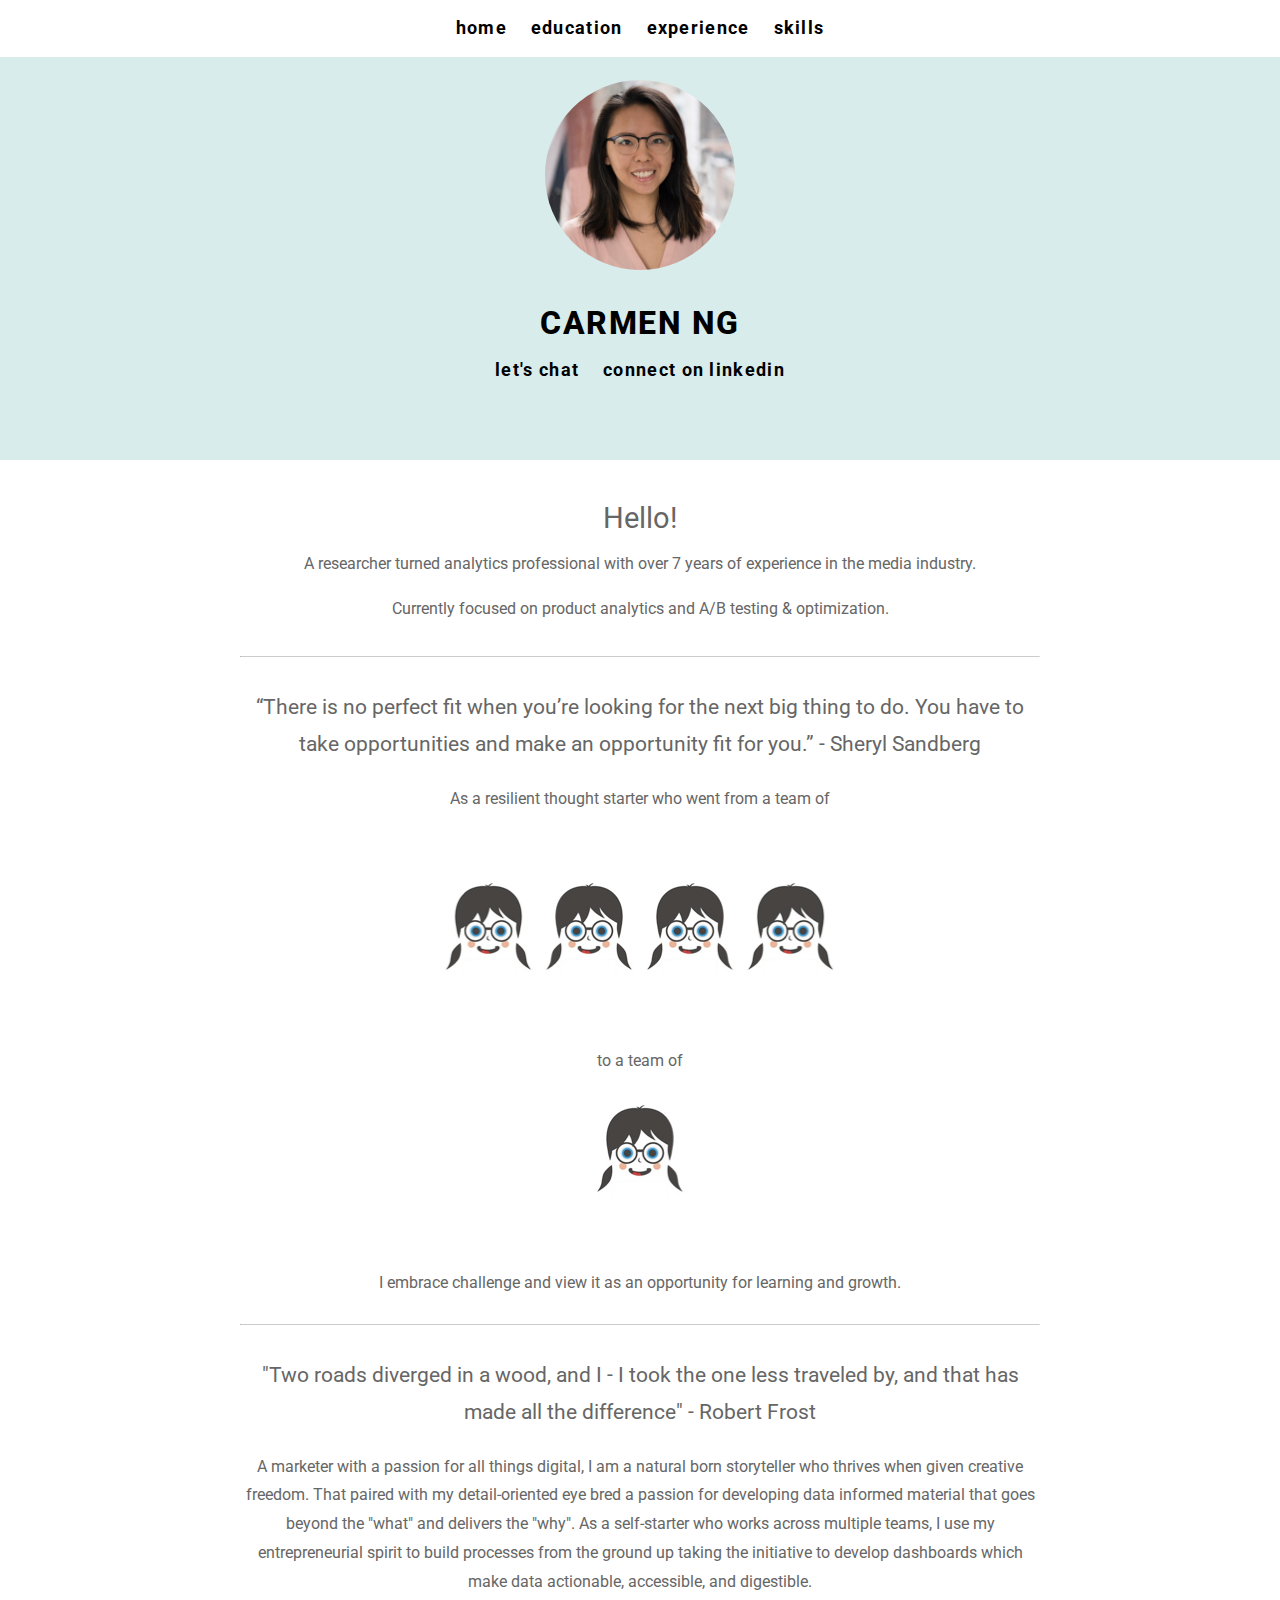
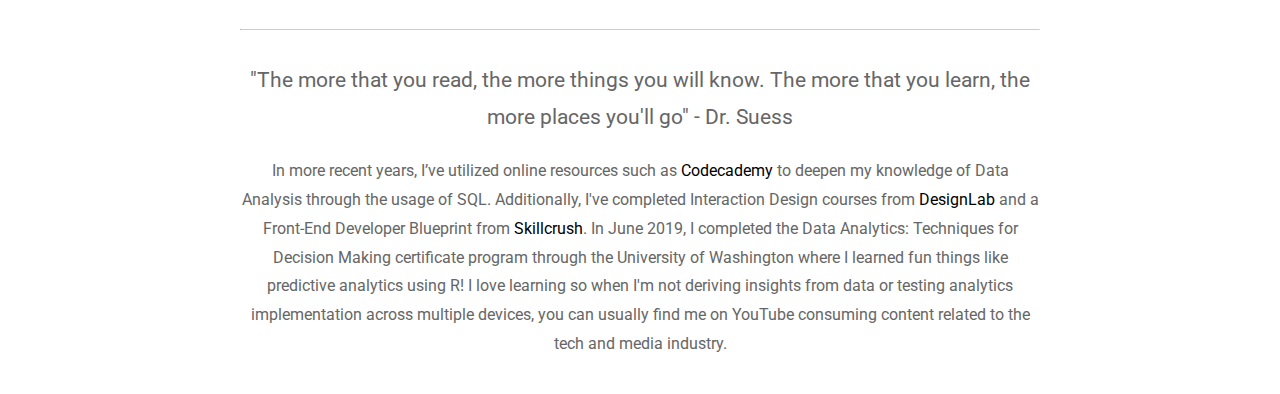
==== commit f8838af9: "Update index.html" ====
--- a/resume/index.html
+++ b/resume/index.html
@@ -50,7 +50,7 @@
 
         <hr>
         <p class="quote">"The more that you read, the more things you will know. The more that you learn, the more places you'll go" - Dr. Suess</p>
-        <p>In more recent years, I’ve utilized online resources such as <a href="http://www.codecademy.com">Codecademy</a> to deepen my knowledge of Data Analysis through the usage of SQL. Additionally, I've completed Interaction Design courses from<a href="http://www.trydesignlab.com"> DesignLab</a> and a Front-End Developer Blueprint from<a href="http://www.skillcrush.com"> Skillcrush</a>. In June 2019, I completed the Data Analytics: Techniques for Decision Making certificate program through the University of Washington where I learned fun things like predictive analytics using R! I love learning so When I'm not deriving insights from data or testing analytics implementation across multiple devices, you can usually find me on YouTube consuming content related to the tech and media industry.</p>
+        <p>In more recent years, I’ve utilized online resources such as <a href="http://www.codecademy.com">Codecademy</a> to deepen my knowledge of Data Analysis through the usage of SQL. Additionally, I've completed Interaction Design courses from<a href="http://www.trydesignlab.com"> DesignLab</a> and a Front-End Developer Blueprint from<a href="http://www.skillcrush.com"> Skillcrush</a>. In June 2019, I completed the Data Analytics: Techniques for Decision Making certificate program through the University of Washington where I learned fun things like predictive analytics using R! I love learning so when I'm not deriving insights from data or testing analytics implementation across multiple devices, you can usually find me on YouTube consuming content related to the tech and media industry.</p>
         <br>
     </section>
 	</div>
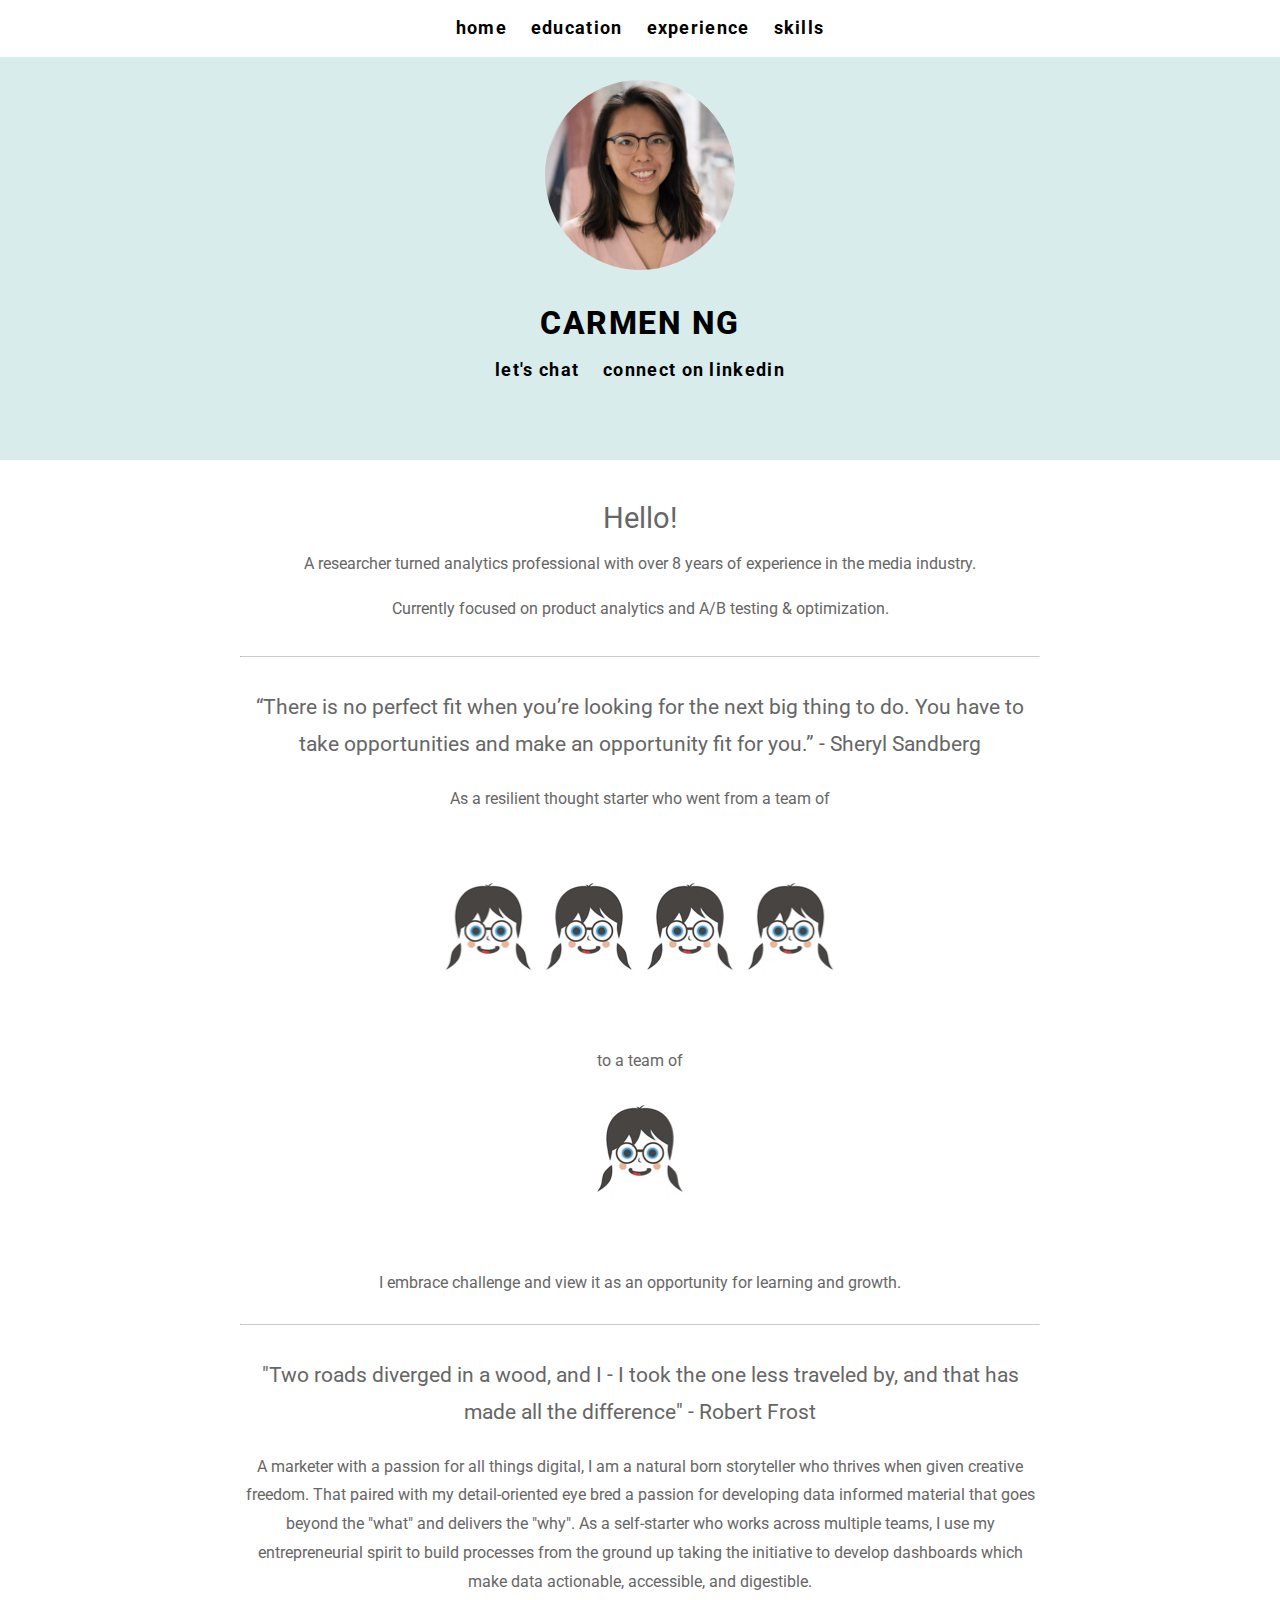
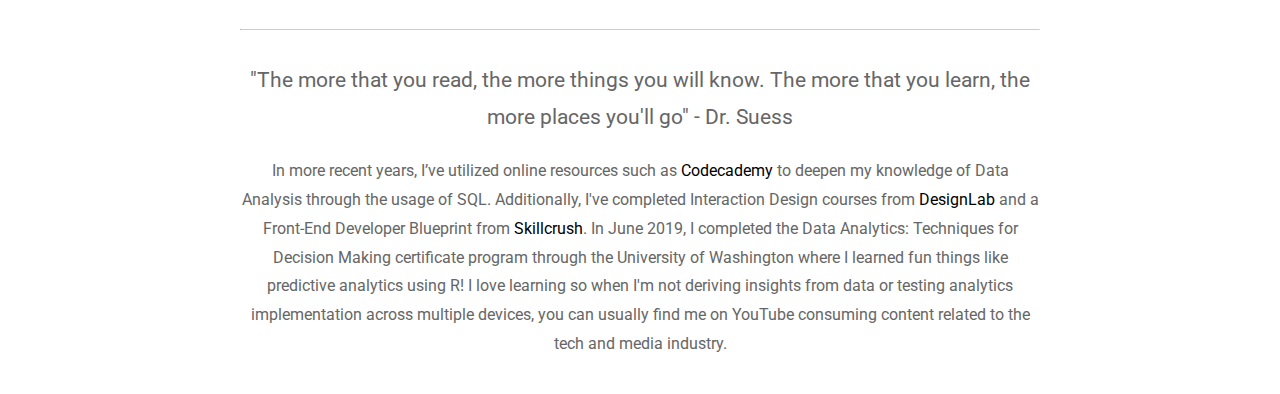
==== commit 3b410ea3: "Update index.html" ====
--- a/resume/index.html
+++ b/resume/index.html
@@ -38,7 +38,7 @@
     <div class="container">
     <section class="center">
 		<h1>Hello!</h1>
-		<p>A researcher turned analytics professional with over 7 years of experience in the media industry. </p>
+		<p>A researcher turned analytics professional with over 8 years of experience in the media industry. </p>
 	        <p>Currently focused on product analytics and A/B testing & optimization. </p>
 	<hr>
         <p class="quote">“There is no perfect fit when you’re looking for the next big thing to do. You have to take opportunities and make an opportunity fit for you.” - Sheryl Sandberg</p>
